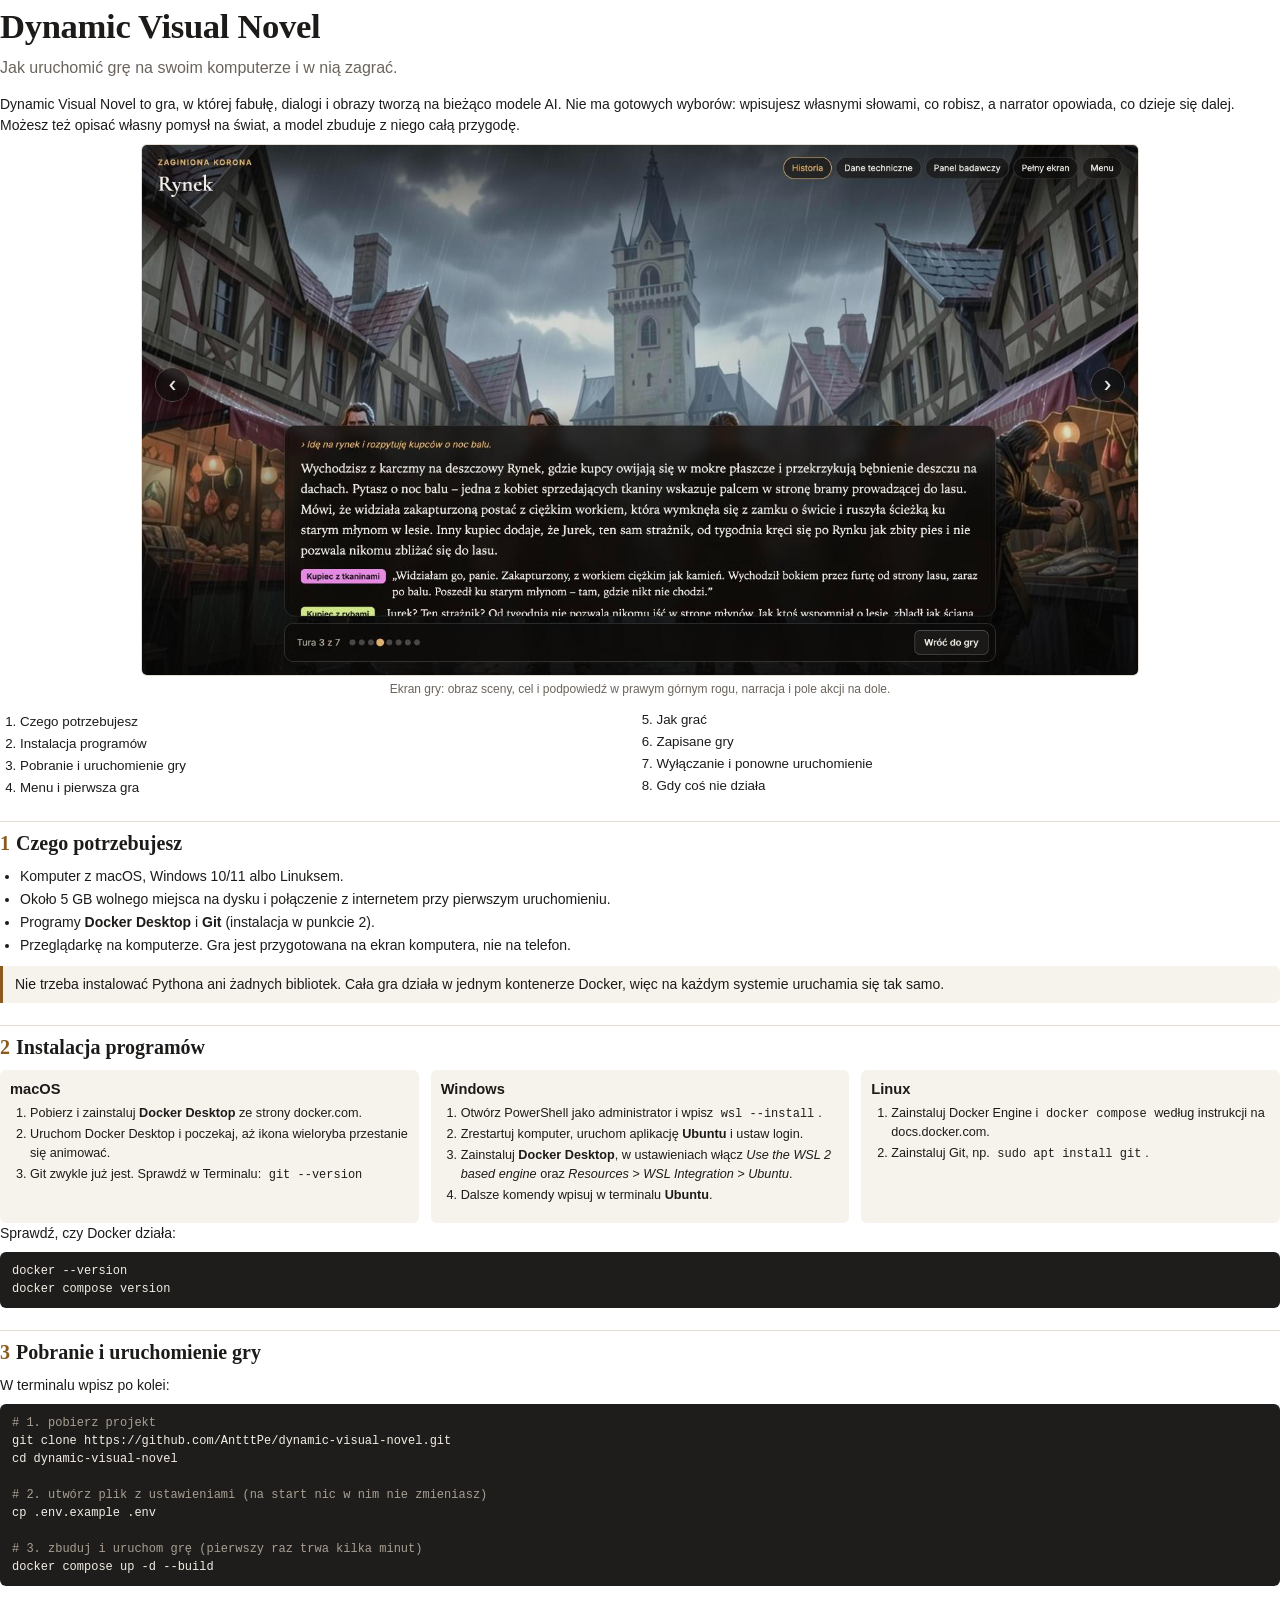
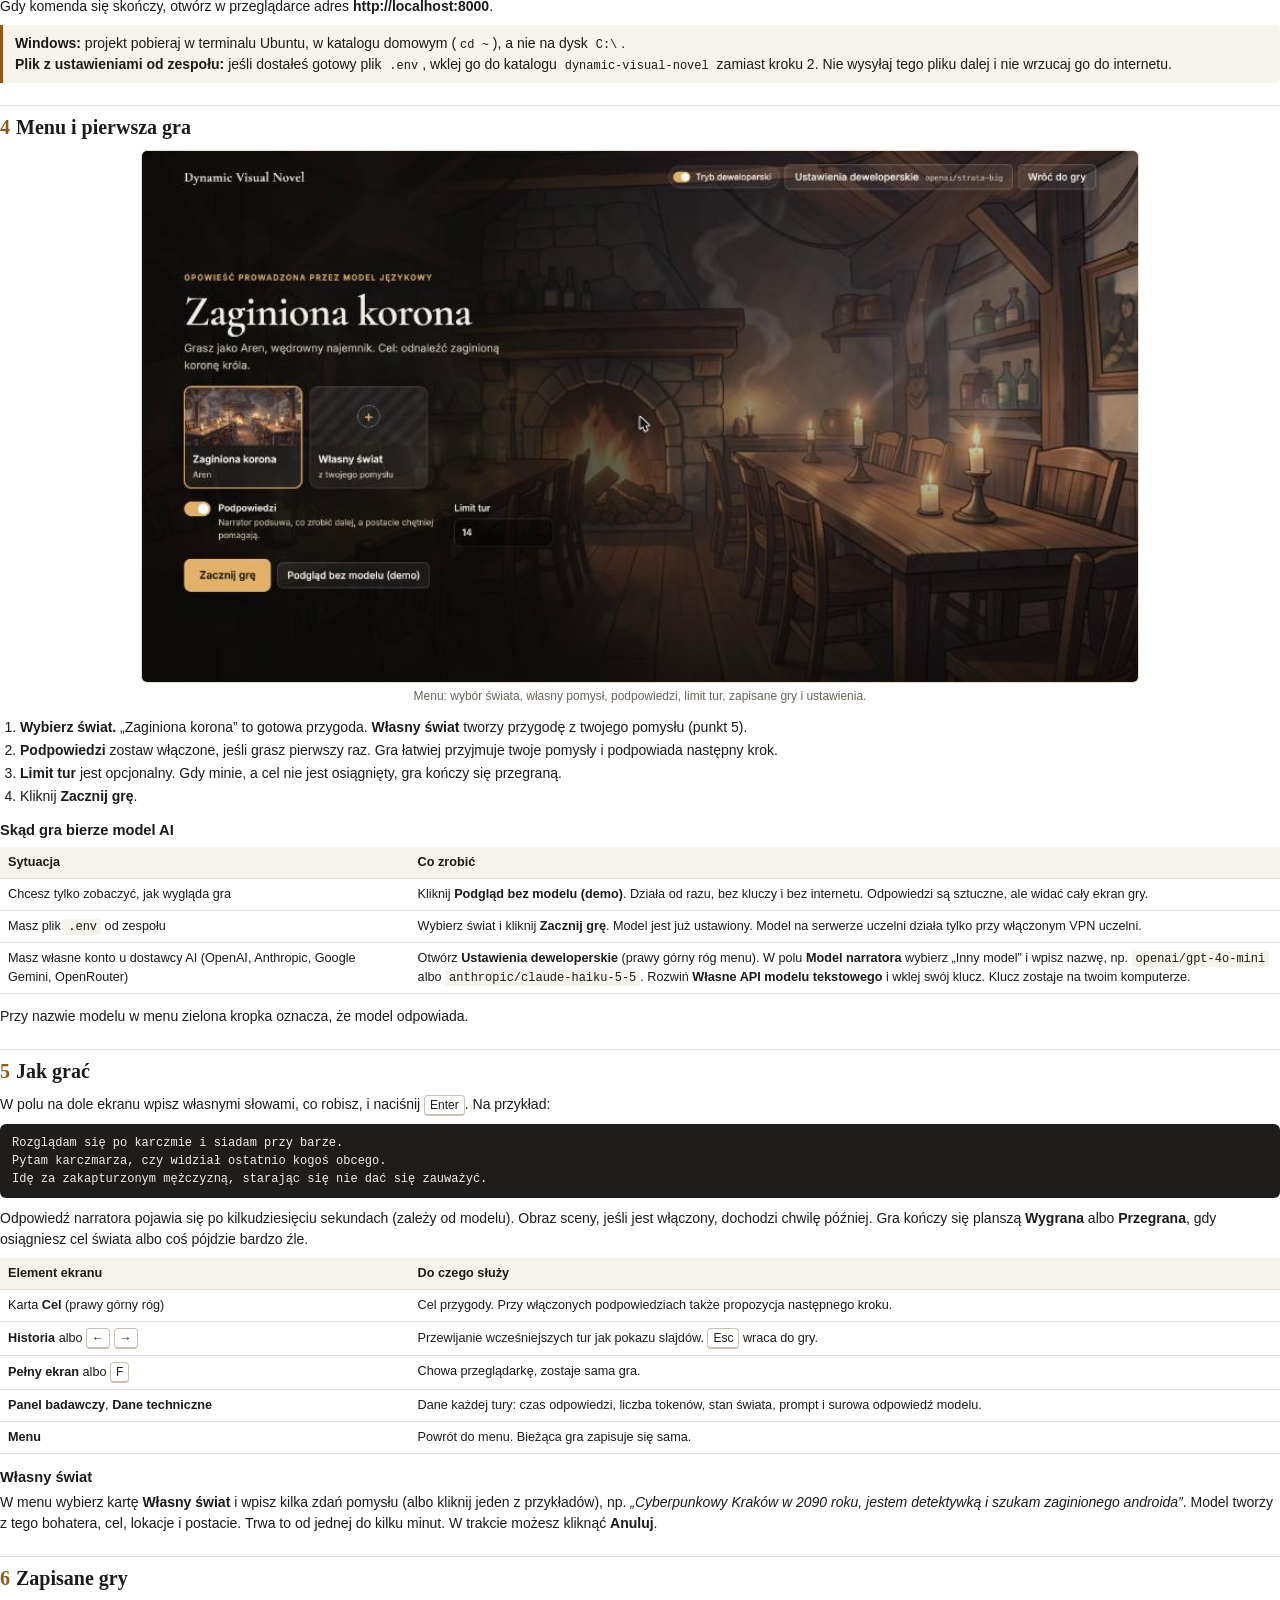
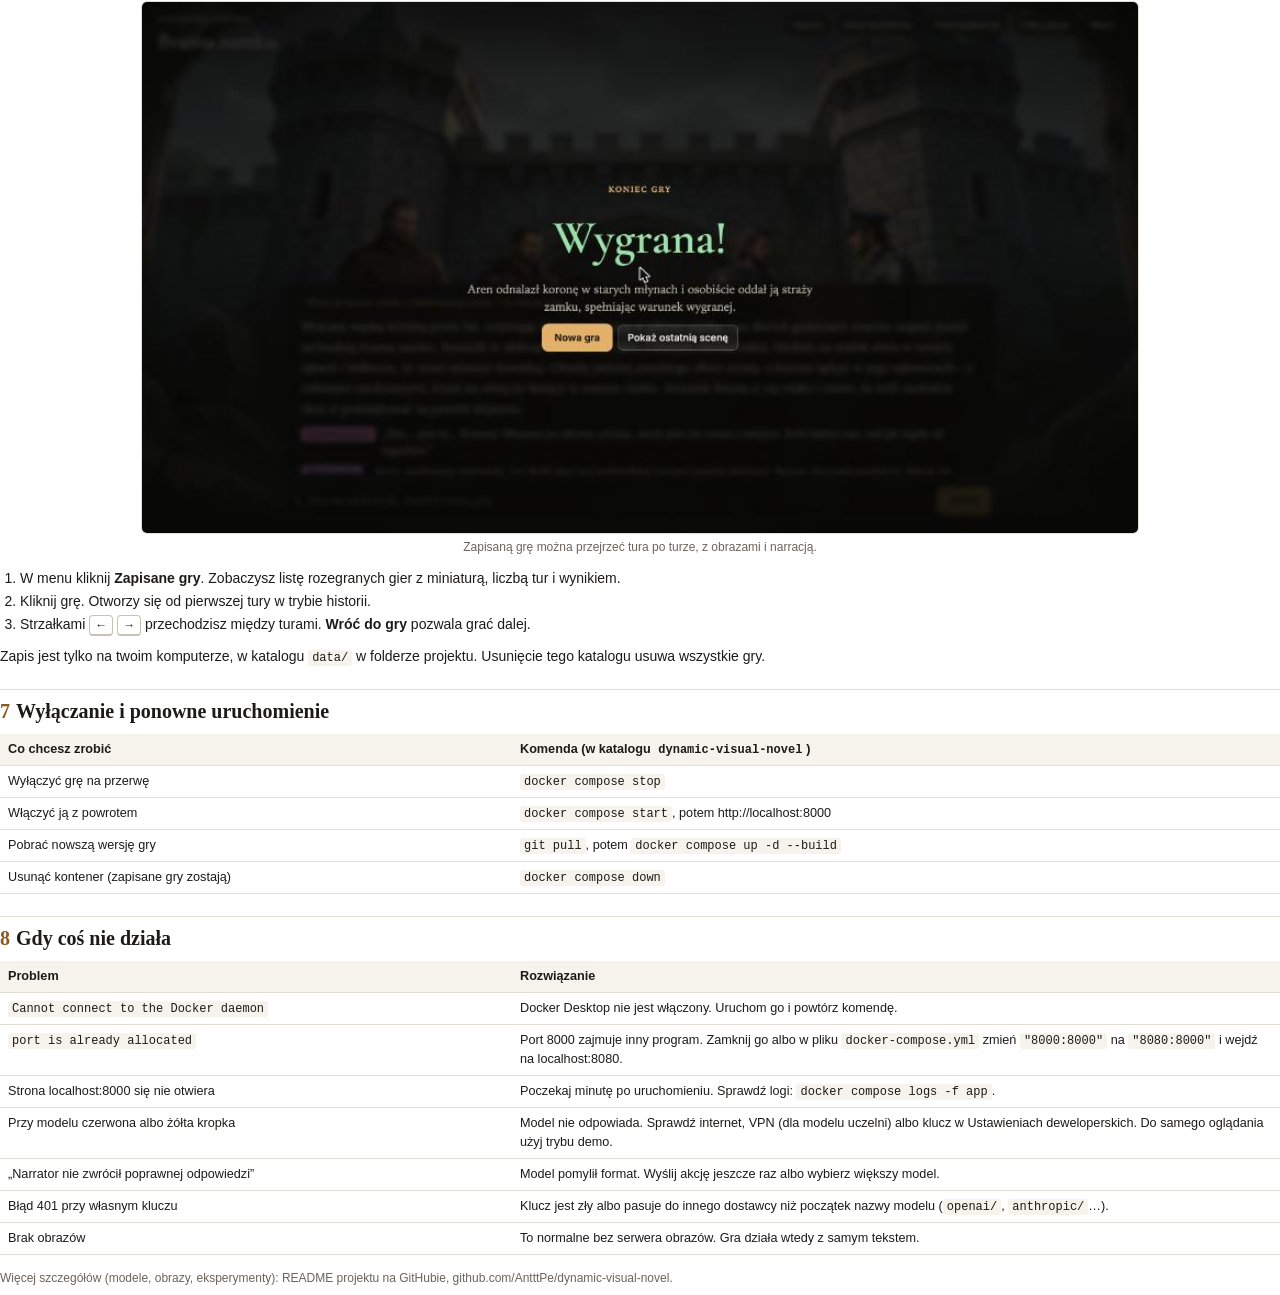
==== docs/poradnik.html @ 0d0296f5 "Setup guide PDF, shorter README with team docs moved to docs/, ideas for next sprints" ====
<!doctype html>
<html lang="pl">
<head>
<meta charset="utf-8">
<title>Dynamic Visual Novel: jak uruchomić grę</title>
<!-- Źródło poradnika. PDF: docs/poradnik.pdf (wydruk tej strony z Chrome, instrukcja w docs/README.md). -->
<style>
  @page { size: A4; margin: 16mm 16mm 18mm; }
  :root { --ink: #1d1b19; --muted: #6b645c; --line: #e3ddd4; --accent: #8a5a1f; --soft: #f6f2ec; }
  * { box-sizing: border-box; }
  body { font-family: "Helvetica Neue", Arial, sans-serif; color: var(--ink); font-size: 10.5pt; line-height: 1.5; margin: 0; background: #fff; }
  h1 { font-family: Georgia, serif; font-size: 26pt; margin: 0 0 4px; letter-spacing: -0.01em; }
  h2 { font-family: Georgia, serif; font-size: 15pt; margin: 22px 0 8px; padding-top: 6px; border-top: 1px solid var(--line); break-after: avoid; }
  h2 .n { color: var(--accent); margin-right: 6px; }
  h3 { font-size: 11pt; margin: 12px 0 4px; break-after: avoid; }
  p { margin: 0 0 8px; }
  .lead { font-size: 12pt; color: var(--muted); margin-bottom: 14px; }
  code, pre { font-family: Menlo, Consolas, monospace; font-size: 9pt; }
  code { background: var(--soft); padding: 1px 4px; border-radius: 3px; }
  pre { background: #1f1d1b; color: #f3eee6; padding: 10px 12px; border-radius: 6px; margin: 6px 0 10px; white-space: pre-wrap; break-inside: avoid; }
  pre .c { color: #a89f93; }
  ol, ul { margin: 4px 0 10px; padding-left: 20px; }
  li { margin: 2px 0; }
  table { width: 100%; border-collapse: collapse; margin: 6px 0 12px; font-size: 9.5pt; break-inside: avoid; }
  th, td { text-align: left; padding: 6px 8px; border-bottom: 1px solid var(--line); vertical-align: top; }
  th { background: var(--soft); font-weight: 600; }
  figure { margin: 8px 0 12px; break-inside: avoid; }
  figure img { width: 78%; margin: 0 auto; border-radius: 6px; border: 1px solid var(--line); display: block; }
  figcaption { text-align: center; font-size: 9pt; color: var(--muted); margin-top: 4px; }
  .box { background: var(--soft); border-left: 3px solid var(--accent); padding: 8px 12px; border-radius: 0 6px 6px 0; margin: 8px 0 12px; break-inside: avoid; }
  .cols { break-inside: avoid; display: grid; grid-template-columns: 1fr 1fr 1fr; gap: 12px; }
  .cols > div { background: var(--soft); border-radius: 6px; padding: 8px 10px; font-size: 9.5pt; }
  .cols h3 { margin-top: 0; }
  .kbd { display: inline-block; border: 1px solid #c9c1b6; border-bottom-width: 2px; border-radius: 4px; padding: 0 5px; font-size: 9pt; background: #fff; }
  .page-break { break-before: page; }
  .toc { columns: 2; font-size: 10pt; margin: 6px 0 0; }
</style>
</head>
<body>

<h1>Dynamic Visual Novel</h1>
<p class="lead">Jak uruchomić grę na swoim komputerze i w nią zagrać.</p>

<p>Dynamic Visual Novel to gra, w której fabułę, dialogi i obrazy tworzą na bieżąco modele AI.
Nie ma gotowych wyborów: wpisujesz własnymi słowami, co robisz, a narrator opowiada, co dzieje się dalej.
Możesz też opisać własny pomysł na świat, a model zbuduje z niego całą przygodę.</p>

<figure>
  <img src="screenshots/02-gra-historia.jpg" alt="Ekran gry: scena, cel w prawym górnym rogu, narracja na dole">
  <figcaption>Ekran gry: obraz sceny, cel i podpowiedź w prawym górnym rogu, narracja i pole akcji na dole.</figcaption>
</figure>

<ol class="toc">
  <li>Czego potrzebujesz</li>
  <li>Instalacja programów</li>
  <li>Pobranie i uruchomienie gry</li>
  <li>Menu i pierwsza gra</li>
  <li>Jak grać</li>
  <li>Zapisane gry</li>
  <li>Wyłączanie i ponowne uruchomienie</li>
  <li>Gdy coś nie działa</li>
</ol>

<h2><span class="n">1</span>Czego potrzebujesz</h2>
<ul>
  <li>Komputer z macOS, Windows 10/11 albo Linuksem.</li>
  <li>Około 5 GB wolnego miejsca na dysku i połączenie z internetem przy pierwszym uruchomieniu.</li>
  <li>Programy <b>Docker Desktop</b> i <b>Git</b> (instalacja w punkcie 2).</li>
  <li>Przeglądarkę na komputerze. Gra jest przygotowana na ekran komputera, nie na telefon.</li>
</ul>
<div class="box">Nie trzeba instalować Pythona ani żadnych bibliotek. Cała gra działa w jednym kontenerze Docker,
więc na każdym systemie uruchamia się tak samo.</div>

<h2 style="break-before: page"><span class="n">2</span>Instalacja programów</h2>
<div class="cols">
  <div>
    <h3>macOS</h3>
    <ol>
      <li>Pobierz i zainstaluj <b>Docker Desktop</b> ze strony docker.com.</li>
      <li>Uruchom Docker Desktop i poczekaj, aż ikona wieloryba przestanie się animować.</li>
      <li>Git zwykle już jest. Sprawdź w Terminalu: <code>git --version</code></li>
    </ol>
  </div>
  <div>
    <h3>Windows</h3>
    <ol>
      <li>Otwórz PowerShell jako administrator i wpisz <code>wsl --install</code>.</li>
      <li>Zrestartuj komputer, uruchom aplikację <b>Ubuntu</b> i ustaw login.</li>
      <li>Zainstaluj <b>Docker Desktop</b>, w ustawieniach włącz <i>Use the WSL 2 based engine</i> oraz
        <i>Resources &gt; WSL Integration &gt; Ubuntu</i>.</li>
      <li>Dalsze komendy wpisuj w terminalu <b>Ubuntu</b>.</li>
    </ol>
  </div>
  <div>
    <h3>Linux</h3>
    <ol>
      <li>Zainstaluj Docker Engine i <code>docker compose</code> według instrukcji na docs.docker.com.</li>
      <li>Zainstaluj Git, np. <code>sudo apt install git</code>.</li>
    </ol>
  </div>
</div>
<p>Sprawdź, czy Docker działa:</p>
<pre>docker --version
docker compose version</pre>

<h2><span class="n">3</span>Pobranie i uruchomienie gry</h2>
<p>W terminalu wpisz po kolei:</p>
<pre><span class="c"># 1. pobierz projekt</span>
git clone https://github.com/AntttPe/dynamic-visual-novel.git
cd dynamic-visual-novel

<span class="c"># 2. utwórz plik z ustawieniami (na start nic w nim nie zmieniasz)</span>
cp .env.example .env

<span class="c"># 3. zbuduj i uruchom grę (pierwszy raz trwa kilka minut)</span>
docker compose up -d --build</pre>
<p>Gdy komenda się skończy, otwórz w przeglądarce adres <b>http://localhost:8000</b>.</p>
<div class="box"><b>Windows:</b> projekt pobieraj w terminalu Ubuntu, w katalogu domowym (<code>cd ~</code>), a nie na dysk <code>C:\</code>.<br>
<b>Plik z ustawieniami od zespołu:</b> jeśli dostałeś gotowy plik <code>.env</code>, wklej go do katalogu
<code>dynamic-visual-novel</code> zamiast kroku 2. Nie wysyłaj tego pliku dalej i nie wrzucaj go do internetu.</div>

<h2><span class="n">4</span>Menu i pierwsza gra</h2>
<figure>
  <img src="screenshots/01-menu.jpg" alt="Menu gry z kartami światów">
  <figcaption>Menu: wybór świata, własny pomysł, podpowiedzi, limit tur, zapisane gry i ustawienia.</figcaption>
</figure>
<ol>
  <li><b>Wybierz świat.</b> „Zaginiona korona” to gotowa przygoda. <b>Własny świat</b> tworzy przygodę z twojego pomysłu (punkt 5).</li>
  <li><b>Podpowiedzi</b> zostaw włączone, jeśli grasz pierwszy raz. Gra łatwiej przyjmuje twoje pomysły i podpowiada następny krok.</li>
  <li><b>Limit tur</b> jest opcjonalny. Gdy minie, a cel nie jest osiągnięty, gra kończy się przegraną.</li>
  <li>Kliknij <b>Zacznij grę</b>.</li>
</ol>

<h3>Skąd gra bierze model AI</h3>
<table>
  <tr><th style="width:32%">Sytuacja</th><th>Co zrobić</th></tr>
  <tr><td>Chcesz tylko zobaczyć, jak wygląda gra</td><td>Kliknij <b>Podgląd bez modelu (demo)</b>. Działa od razu, bez kluczy i bez internetu.
    Odpowiedzi są sztuczne, ale widać cały ekran gry.</td></tr>
  <tr><td>Masz plik <code>.env</code> od zespołu</td><td>Wybierz świat i kliknij <b>Zacznij grę</b>. Model jest już ustawiony.
    Model na serwerze uczelni działa tylko przy włączonym VPN uczelni.</td></tr>
  <tr><td>Masz własne konto u dostawcy AI (OpenAI, Anthropic, Google Gemini, OpenRouter)</td><td>Otwórz <b>Ustawienia deweloperskie</b> (prawy górny róg menu).
    W polu <b>Model narratora</b> wybierz „Inny model” i wpisz nazwę, np. <code>openai/gpt-4o-mini</code>
    albo <code>anthropic/claude-haiku-5-5</code>. Rozwiń <b>Własne API modelu tekstowego</b> i wklej swój klucz.
    Klucz zostaje na twoim komputerze.</td></tr>
</table>
<p>Przy nazwie modelu w menu zielona kropka oznacza, że model odpowiada.</p>

<h2><span class="n">5</span>Jak grać</h2>
<p>W polu na dole ekranu wpisz własnymi słowami, co robisz, i naciśnij <span class="kbd">Enter</span>. Na przykład:</p>
<pre>Rozglądam się po karczmie i siadam przy barze.
Pytam karczmarza, czy widział ostatnio kogoś obcego.
Idę za zakapturzonym mężczyzną, starając się nie dać się zauważyć.</pre>
<p>Odpowiedź narratora pojawia się po kilkudziesięciu sekundach (zależy od modelu). Obraz sceny, jeśli jest włączony, dochodzi chwilę później.
Gra kończy się planszą <b>Wygrana</b> albo <b>Przegrana</b>, gdy osiągniesz cel świata albo coś pójdzie bardzo źle.</p>

<table>
  <tr><th style="width:32%">Element ekranu</th><th>Do czego służy</th></tr>
  <tr><td>Karta <b>Cel</b> (prawy górny róg)</td><td>Cel przygody. Przy włączonych podpowiedziach także propozycja następnego kroku.</td></tr>
  <tr><td><b>Historia</b> albo <span class="kbd">←</span> <span class="kbd">→</span></td><td>Przewijanie wcześniejszych tur jak pokazu slajdów. <span class="kbd">Esc</span> wraca do gry.</td></tr>
  <tr><td><b>Pełny ekran</b> albo <span class="kbd">F</span></td><td>Chowa przeglądarkę, zostaje sama gra.</td></tr>
  <tr><td><b>Panel badawczy</b>, <b>Dane techniczne</b></td><td>Dane każdej tury: czas odpowiedzi, liczba tokenów, stan świata, prompt i surowa odpowiedź modelu.</td></tr>
  <tr><td><b>Menu</b></td><td>Powrót do menu. Bieżąca gra zapisuje się sama.</td></tr>
</table>

<h3>Własny świat</h3>
<p>W menu wybierz kartę <b>Własny świat</b> i wpisz kilka zdań pomysłu (albo kliknij jeden z przykładów), np.
<i>„Cyberpunkowy Kraków w 2090 roku, jestem detektywką i szukam zaginionego androida”</i>.
Model tworzy z tego bohatera, cel, lokacje i postacie. Trwa to od jednej do kilku minut. W trakcie możesz kliknąć <b>Anuluj</b>.</p>

<h2><span class="n">6</span>Zapisane gry</h2>
<figure>
  <img src="screenshots/04-wygrana.jpg" alt="Plansza wygranej w zapisanej grze">
  <figcaption>Zapisaną grę można przejrzeć tura po turze, z obrazami i narracją.</figcaption>
</figure>
<ol>
  <li>W menu kliknij <b>Zapisane gry</b>. Zobaczysz listę rozegranych gier z miniaturą, liczbą tur i wynikiem.</li>
  <li>Kliknij grę. Otworzy się od pierwszej tury w trybie historii.</li>
  <li>Strzałkami <span class="kbd">←</span> <span class="kbd">→</span> przechodzisz między turami. <b>Wróć do gry</b> pozwala grać dalej.</li>
</ol>
<p>Zapis jest tylko na twoim komputerze, w katalogu <code>data/</code> w folderze projektu. Usunięcie tego katalogu usuwa wszystkie gry.</p>

<h2><span class="n">7</span>Wyłączanie i ponowne uruchomienie</h2>
<table>
  <tr><th style="width:40%">Co chcesz zrobić</th><th>Komenda (w katalogu <code>dynamic-visual-novel</code>)</th></tr>
  <tr><td>Wyłączyć grę na przerwę</td><td><code>docker compose stop</code></td></tr>
  <tr><td>Włączyć ją z powrotem</td><td><code>docker compose start</code>, potem http://localhost:8000</td></tr>
  <tr><td>Pobrać nowszą wersję gry</td><td><code>git pull</code>, potem <code>docker compose up -d --build</code></td></tr>
  <tr><td>Usunąć kontener (zapisane gry zostają)</td><td><code>docker compose down</code></td></tr>
</table>

<h2><span class="n">8</span>Gdy coś nie działa</h2>
<table>
  <tr><th style="width:40%">Problem</th><th>Rozwiązanie</th></tr>
  <tr><td><code>Cannot connect to the Docker daemon</code></td><td>Docker Desktop nie jest włączony. Uruchom go i powtórz komendę.</td></tr>
  <tr><td><code>port is already allocated</code></td><td>Port 8000 zajmuje inny program. Zamknij go albo w pliku <code>docker-compose.yml</code> zmień <code>"8000:8000"</code> na <code>"8080:8000"</code> i wejdź na localhost:8080.</td></tr>
  <tr><td>Strona localhost:8000 się nie otwiera</td><td>Poczekaj minutę po uruchomieniu. Sprawdź logi: <code>docker compose logs -f app</code>.</td></tr>
  <tr><td>Przy modelu czerwona albo żółta kropka</td><td>Model nie odpowiada. Sprawdź internet, VPN (dla modelu uczelni) albo klucz w Ustawieniach deweloperskich. Do samego oglądania użyj trybu demo.</td></tr>
  <tr><td>„Narrator nie zwrócił poprawnej odpowiedzi”</td><td>Model pomylił format. Wyślij akcję jeszcze raz albo wybierz większy model.</td></tr>
  <tr><td>Błąd 401 przy własnym kluczu</td><td>Klucz jest zły albo pasuje do innego dostawcy niż początek nazwy modelu (<code>openai/</code>, <code>anthropic/</code>…).</td></tr>
  <tr><td>Brak obrazów</td><td>To normalne bez serwera obrazów. Gra działa wtedy z samym tekstem.</td></tr>
</table>
<p style="color:var(--muted);font-size:9pt;margin-top:14px">Więcej szczegółów (modele, obrazy, eksperymenty): README projektu na GitHubie, github.com/AntttPe/dynamic-visual-novel.</p>

</body>
</html>
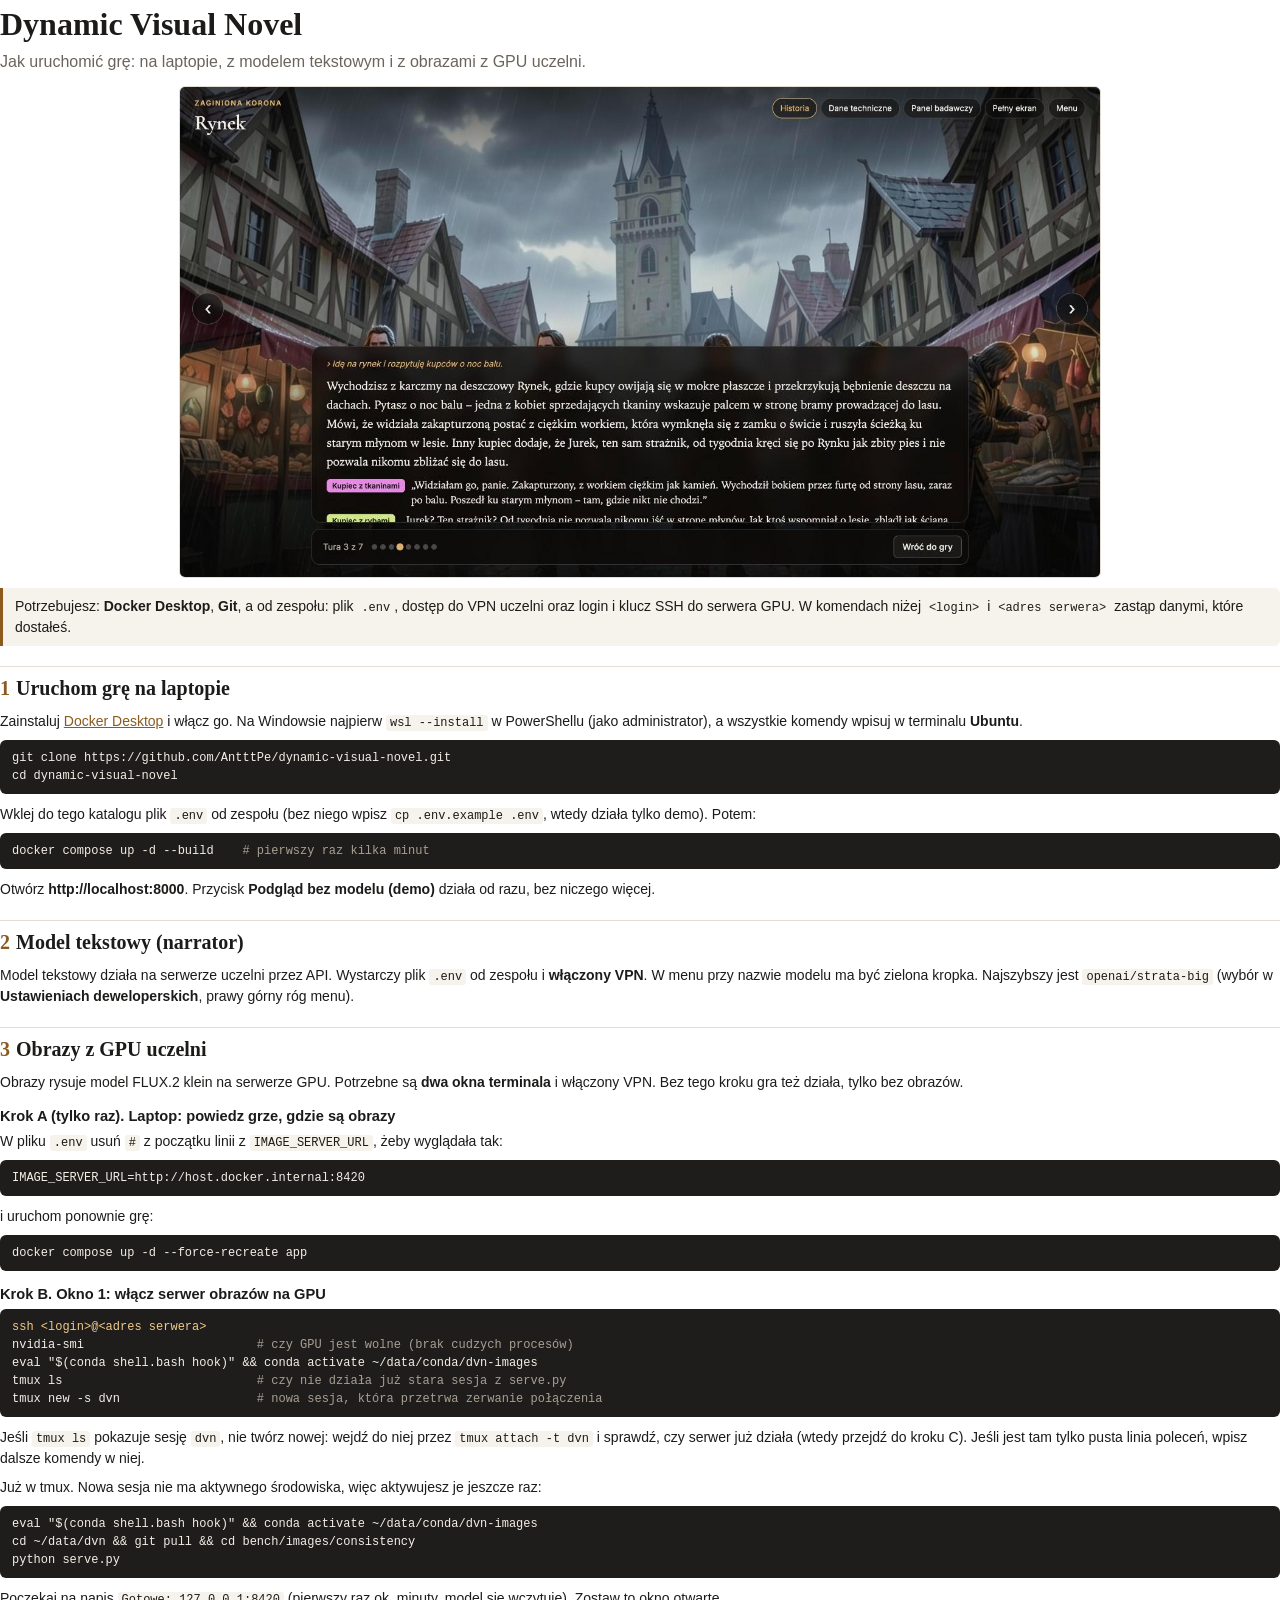
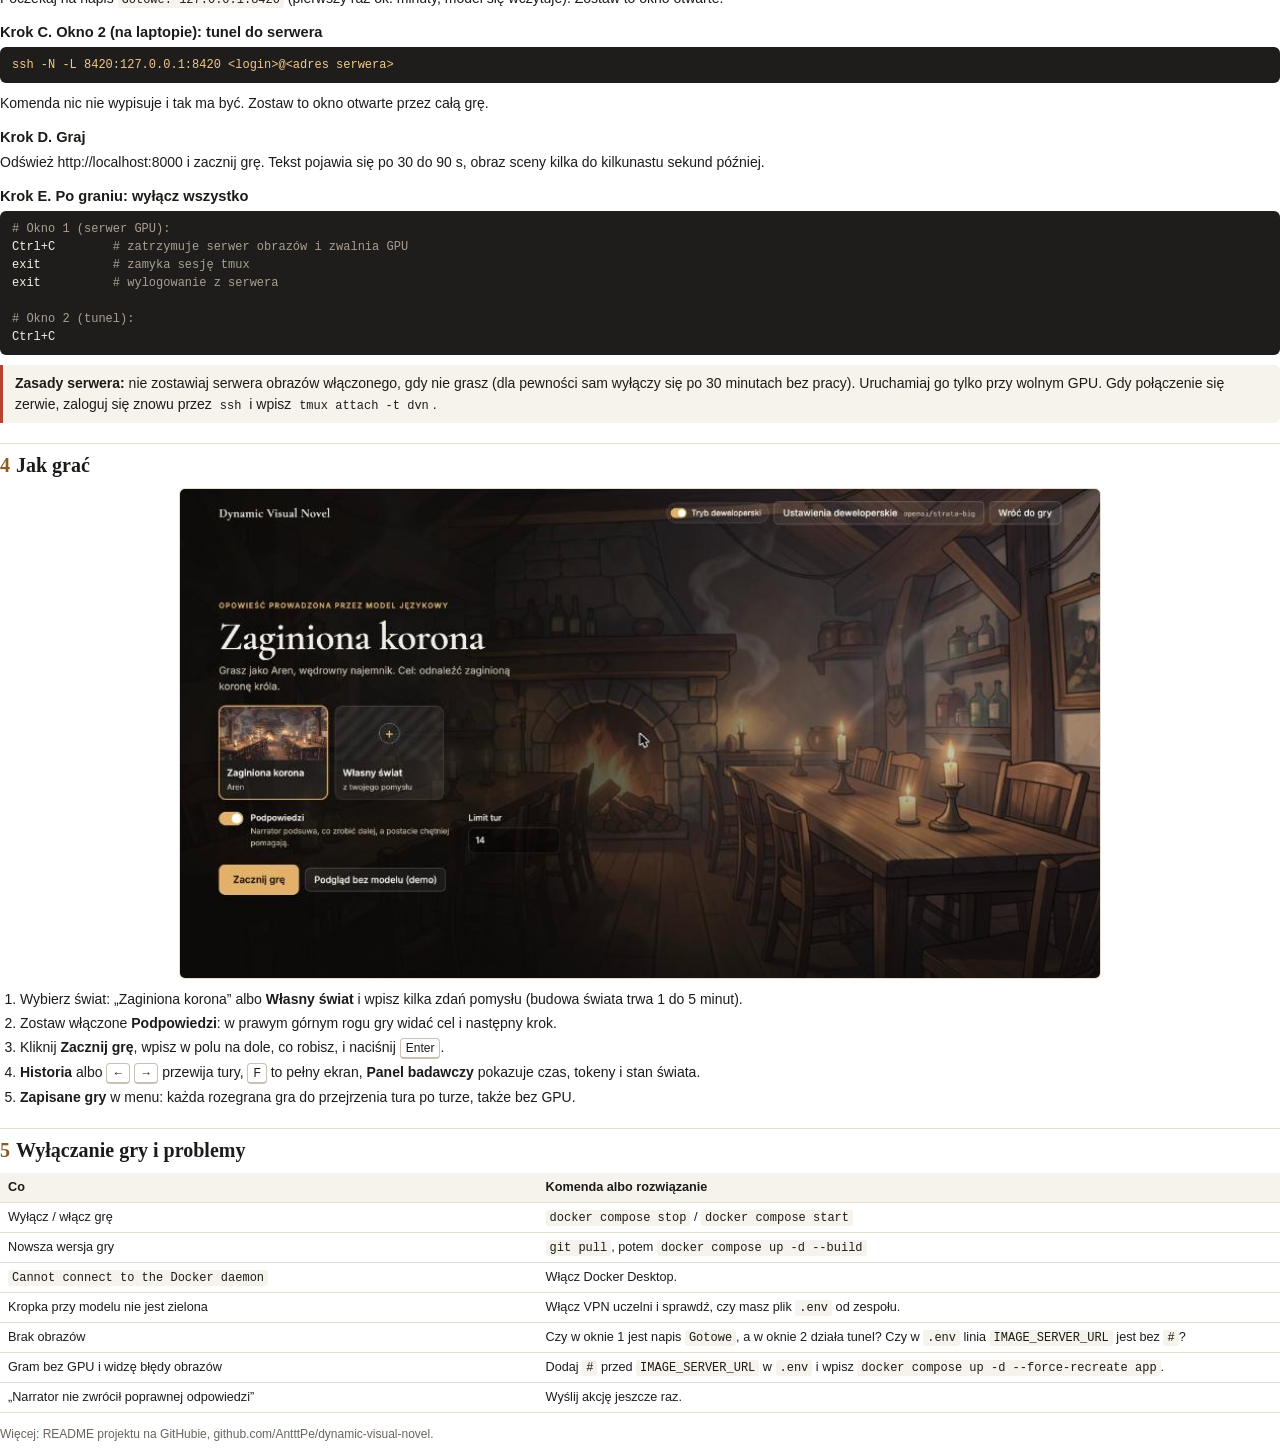
==== commit a0a368b5: "Simpler setup guide with GPU image server steps (tmux ls check)" ====
--- a/docs/poradnik.html
+++ b/docs/poradnik.html
@@ -3,203 +3,137 @@
 <head>
 <meta charset="utf-8">
 <title>Dynamic Visual Novel: jak uruchomić grę</title>
-<!-- Źródło poradnika. PDF: docs/poradnik.pdf (wydruk tej strony z Chrome, instrukcja w docs/README.md). -->
+<!-- Źródło poradnika. PDF: docs/poradnik.pdf (komenda w docs/screenshots/README.md). -->
 <style>
   @page { size: A4; margin: 16mm 16mm 18mm; }
   :root { --ink: #1d1b19; --muted: #6b645c; --line: #e3ddd4; --accent: #8a5a1f; --soft: #f6f2ec; }
   * { box-sizing: border-box; }
   body { font-family: "Helvetica Neue", Arial, sans-serif; color: var(--ink); font-size: 10.5pt; line-height: 1.5; margin: 0; background: #fff; }
-  h1 { font-family: Georgia, serif; font-size: 26pt; margin: 0 0 4px; letter-spacing: -0.01em; }
-  h2 { font-family: Georgia, serif; font-size: 15pt; margin: 22px 0 8px; padding-top: 6px; border-top: 1px solid var(--line); break-after: avoid; }
+  h1 { font-family: Georgia, serif; font-size: 24pt; margin: 0 0 2px; }
+  h2 { font-family: Georgia, serif; font-size: 15pt; margin: 20px 0 8px; padding-top: 6px; border-top: 1px solid var(--line); break-after: avoid; }
   h2 .n { color: var(--accent); margin-right: 6px; }
   h3 { font-size: 11pt; margin: 12px 0 4px; break-after: avoid; }
   p { margin: 0 0 8px; }
-  .lead { font-size: 12pt; color: var(--muted); margin-bottom: 14px; }
+  .lead { font-size: 12pt; color: var(--muted); margin-bottom: 12px; }
   code, pre { font-family: Menlo, Consolas, monospace; font-size: 9pt; }
   code { background: var(--soft); padding: 1px 4px; border-radius: 3px; }
-  pre { background: #1f1d1b; color: #f3eee6; padding: 10px 12px; border-radius: 6px; margin: 6px 0 10px; white-space: pre-wrap; break-inside: avoid; }
+  pre { background: #1f1d1b; color: #f3eee6; padding: 9px 12px; border-radius: 6px; margin: 4px 0 10px; white-space: pre-wrap; break-inside: avoid; }
   pre .c { color: #a89f93; }
+  pre .t { color: #f0c98a; }
   ol, ul { margin: 4px 0 10px; padding-left: 20px; }
-  li { margin: 2px 0; }
+  li { margin: 3px 0; }
   table { width: 100%; border-collapse: collapse; margin: 6px 0 12px; font-size: 9.5pt; break-inside: avoid; }
-  th, td { text-align: left; padding: 6px 8px; border-bottom: 1px solid var(--line); vertical-align: top; }
+  th, td { text-align: left; padding: 5px 8px; border-bottom: 1px solid var(--line); vertical-align: top; }
   th { background: var(--soft); font-weight: 600; }
-  figure { margin: 8px 0 12px; break-inside: avoid; }
-  figure img { width: 78%; margin: 0 auto; border-radius: 6px; border: 1px solid var(--line); display: block; }
-  figcaption { text-align: center; font-size: 9pt; color: var(--muted); margin-top: 4px; }
+  figure { margin: 8px 0 10px; break-inside: avoid; }
+  figure img { width: 72%; margin: 0 auto; border-radius: 6px; border: 1px solid var(--line); display: block; }
   .box { background: var(--soft); border-left: 3px solid var(--accent); padding: 8px 12px; border-radius: 0 6px 6px 0; margin: 8px 0 12px; break-inside: avoid; }
-  .cols { break-inside: avoid; display: grid; grid-template-columns: 1fr 1fr 1fr; gap: 12px; }
-  .cols > div { background: var(--soft); border-radius: 6px; padding: 8px 10px; font-size: 9.5pt; }
-  .cols h3 { margin-top: 0; }
-  .kbd { display: inline-block; border: 1px solid #c9c1b6; border-bottom-width: 2px; border-radius: 4px; padding: 0 5px; font-size: 9pt; background: #fff; }
-  .page-break { break-before: page; }
-  .toc { columns: 2; font-size: 10pt; margin: 6px 0 0; }
+  .warn { border-left-color: #b4432f; }
+  .step { break-inside: avoid; }
+  .kbd { display: inline-block; border: 1px solid #c9c1b6; border-bottom-width: 2px; border-radius: 4px; padding: 0 5px; font-size: 9pt; background: #fff; color: var(--ink); }
+  a { color: var(--accent); }
 </style>
 </head>
 <body>
 
 <h1>Dynamic Visual Novel</h1>
-<p class="lead">Jak uruchomić grę na swoim komputerze i w nią zagrać.</p>
+<p class="lead">Jak uruchomić grę: na laptopie, z modelem tekstowym i z obrazami z GPU uczelni.</p>
 
-<p>Dynamic Visual Novel to gra, w której fabułę, dialogi i obrazy tworzą na bieżąco modele AI.
-Nie ma gotowych wyborów: wpisujesz własnymi słowami, co robisz, a narrator opowiada, co dzieje się dalej.
-Możesz też opisać własny pomysł na świat, a model zbuduje z niego całą przygodę.</p>
+<figure><img src="screenshots/02-gra-historia.jpg" alt="Ekran gry"></figure>
 
-<figure>
-  <img src="screenshots/02-gra-historia.jpg" alt="Ekran gry: scena, cel w prawym górnym rogu, narracja na dole">
-  <figcaption>Ekran gry: obraz sceny, cel i podpowiedź w prawym górnym rogu, narracja i pole akcji na dole.</figcaption>
-</figure>
+<div class="box">Potrzebujesz: <b>Docker Desktop</b>, <b>Git</b>, a od zespołu: plik <code>.env</code>,
+dostęp do VPN uczelni oraz login i klucz SSH do serwera GPU. W komendach niżej
+<code>&lt;login&gt;</code> i <code>&lt;adres serwera&gt;</code> zastąp danymi, które dostałeś.</div>
 
-<ol class="toc">
-  <li>Czego potrzebujesz</li>
-  <li>Instalacja programów</li>
-  <li>Pobranie i uruchomienie gry</li>
-  <li>Menu i pierwsza gra</li>
-  <li>Jak grać</li>
-  <li>Zapisane gry</li>
-  <li>Wyłączanie i ponowne uruchomienie</li>
-  <li>Gdy coś nie działa</li>
+<h2><span class="n">1</span>Uruchom grę na laptopie</h2>
+<p>Zainstaluj <a href="https://www.docker.com/products/docker-desktop/">Docker Desktop</a> i włącz go.
+Na Windowsie najpierw <code>wsl --install</code> w PowerShellu (jako administrator), a wszystkie komendy wpisuj w terminalu <b>Ubuntu</b>.</p>
+<pre>git clone https://github.com/AntttPe/dynamic-visual-novel.git
+cd dynamic-visual-novel</pre>
+<p>Wklej do tego katalogu plik <code>.env</code> od zespołu (bez niego wpisz <code>cp .env.example .env</code>, wtedy działa tylko demo). Potem:</p>
+<pre>docker compose up -d --build    <span class="c"># pierwszy raz kilka minut</span></pre>
+<p>Otwórz <b>http://localhost:8000</b>. Przycisk <b>Podgląd bez modelu (demo)</b> działa od razu, bez niczego więcej.</p>
+
+<h2><span class="n">2</span>Model tekstowy (narrator)</h2>
+<p>Model tekstowy działa na serwerze uczelni przez API. Wystarczy plik <code>.env</code> od zespołu i <b>włączony VPN</b>.
+W menu przy nazwie modelu ma być zielona kropka. Najszybszy jest <code>openai/strata-big</code>
+(wybór w <b>Ustawieniach deweloperskich</b>, prawy górny róg menu).</p>
+
+<h2><span class="n">3</span>Obrazy z GPU uczelni</h2>
+<p>Obrazy rysuje model FLUX.2 klein na serwerze GPU. Potrzebne są <b>dwa okna terminala</b> i włączony VPN.
+Bez tego kroku gra też działa, tylko bez obrazów.</p>
+
+<div class="step">
+<h3>Krok A (tylko raz). Laptop: powiedz grze, gdzie są obrazy</h3>
+<p>W pliku <code>.env</code> usuń <code>#</code> z początku linii z <code>IMAGE_SERVER_URL</code>, żeby wyglądała tak:</p>
+<pre>IMAGE_SERVER_URL=http://host.docker.internal:8420</pre>
+<p>i uruchom ponownie grę:</p>
+<pre>docker compose up -d --force-recreate app</pre>
+</div>
+
+<div class="step">
+<h3>Krok B. Okno 1: włącz serwer obrazów na GPU</h3>
+<pre><span class="t">ssh &lt;login&gt;@&lt;adres serwera&gt;</span>
+nvidia-smi                        <span class="c"># czy GPU jest wolne (brak cudzych procesów)</span>
+eval "$(conda shell.bash hook)" &amp;&amp; conda activate ~/data/conda/dvn-images
+tmux ls                           <span class="c"># czy nie działa już stara sesja z serve.py</span>
+tmux new -s dvn                   <span class="c"># nowa sesja, która przetrwa zerwanie połączenia</span></pre>
+<p>Jeśli <code>tmux ls</code> pokazuje sesję <code>dvn</code>, nie twórz nowej: wejdź do niej przez <code>tmux attach -t dvn</code>
+i sprawdź, czy serwer już działa (wtedy przejdź do kroku C). Jeśli jest tam tylko pusta linia poleceń, wpisz dalsze komendy w niej.</p>
+<p>Już w tmux. Nowa sesja nie ma aktywnego środowiska, więc aktywujesz je jeszcze raz:</p>
+<pre>eval "$(conda shell.bash hook)" &amp;&amp; conda activate ~/data/conda/dvn-images
+cd ~/data/dvn &amp;&amp; git pull &amp;&amp; cd bench/images/consistency
+python serve.py</pre>
+<p>Poczekaj na napis <code>Gotowe: 127.0.0.1:8420</code> (pierwszy raz ok. minuty, model się wczytuje). Zostaw to okno otwarte.</p>
+</div>
+
+<div class="step">
+<h3>Krok C. Okno 2 (na laptopie): tunel do serwera</h3>
+<pre><span class="t">ssh -N -L 8420:127.0.0.1:8420 &lt;login&gt;@&lt;adres serwera&gt;</span></pre>
+<p>Komenda nic nie wypisuje i tak ma być. Zostaw to okno otwarte przez całą grę.</p>
+</div>
+
+<div class="step">
+<h3>Krok D. Graj</h3>
+<p>Odśwież http://localhost:8000 i zacznij grę. Tekst pojawia się po 30 do 90 s, obraz sceny kilka do kilkunastu sekund później.</p>
+</div>
+
+<div class="step">
+<h3>Krok E. Po graniu: wyłącz wszystko</h3>
+<pre><span class="c"># Okno 1 (serwer GPU):</span>
+Ctrl+C        <span class="c"># zatrzymuje serwer obrazów i zwalnia GPU</span>
+exit          <span class="c"># zamyka sesję tmux</span>
+exit          <span class="c"># wylogowanie z serwera</span>
+
+<span class="c"># Okno 2 (tunel):</span>
+Ctrl+C</pre>
+<div class="box warn"><b>Zasady serwera:</b> nie zostawiaj serwera obrazów włączonego, gdy nie grasz (dla pewności sam wyłączy się po 30 minutach bez pracy).
+Uruchamiaj go tylko przy wolnym GPU. Gdy połączenie się zerwie, zaloguj się znowu przez <code>ssh</code> i wpisz <code>tmux attach -t dvn</code>.</div>
+</div>
+
+<h2><span class="n">4</span>Jak grać</h2>
+<figure><img src="screenshots/01-menu.jpg" alt="Menu gry"></figure>
+<ol>
+  <li>Wybierz świat: „Zaginiona korona” albo <b>Własny świat</b> i wpisz kilka zdań pomysłu (budowa świata trwa 1 do 5 minut).</li>
+  <li>Zostaw włączone <b>Podpowiedzi</b>: w prawym górnym rogu gry widać cel i następny krok.</li>
+  <li>Kliknij <b>Zacznij grę</b>, wpisz w polu na dole, co robisz, i naciśnij <span class="kbd">Enter</span>.</li>
+  <li><b>Historia</b> albo <span class="kbd">←</span> <span class="kbd">→</span> przewija tury, <span class="kbd">F</span> to pełny ekran,
+    <b>Panel badawczy</b> pokazuje czas, tokeny i stan świata.</li>
+  <li><b>Zapisane gry</b> w menu: każda rozegrana gra do przejrzenia tura po turze, także bez GPU.</li>
 </ol>
 
-<h2><span class="n">1</span>Czego potrzebujesz</h2>
-<ul>
-  <li>Komputer z macOS, Windows 10/11 albo Linuksem.</li>
-  <li>Około 5 GB wolnego miejsca na dysku i połączenie z internetem przy pierwszym uruchomieniu.</li>
-  <li>Programy <b>Docker Desktop</b> i <b>Git</b> (instalacja w punkcie 2).</li>
-  <li>Przeglądarkę na komputerze. Gra jest przygotowana na ekran komputera, nie na telefon.</li>
-</ul>
-<div class="box">Nie trzeba instalować Pythona ani żadnych bibliotek. Cała gra działa w jednym kontenerze Docker,
-więc na każdym systemie uruchamia się tak samo.</div>
-
-<h2 style="break-before: page"><span class="n">2</span>Instalacja programów</h2>
-<div class="cols">
-  <div>
-    <h3>macOS</h3>
-    <ol>
-      <li>Pobierz i zainstaluj <b>Docker Desktop</b> ze strony docker.com.</li>
-      <li>Uruchom Docker Desktop i poczekaj, aż ikona wieloryba przestanie się animować.</li>
-      <li>Git zwykle już jest. Sprawdź w Terminalu: <code>git --version</code></li>
-    </ol>
-  </div>
-  <div>
-    <h3>Windows</h3>
-    <ol>
-      <li>Otwórz PowerShell jako administrator i wpisz <code>wsl --install</code>.</li>
-      <li>Zrestartuj komputer, uruchom aplikację <b>Ubuntu</b> i ustaw login.</li>
-      <li>Zainstaluj <b>Docker Desktop</b>, w ustawieniach włącz <i>Use the WSL 2 based engine</i> oraz
-        <i>Resources &gt; WSL Integration &gt; Ubuntu</i>.</li>
-      <li>Dalsze komendy wpisuj w terminalu <b>Ubuntu</b>.</li>
-    </ol>
-  </div>
-  <div>
-    <h3>Linux</h3>
-    <ol>
-      <li>Zainstaluj Docker Engine i <code>docker compose</code> według instrukcji na docs.docker.com.</li>
-      <li>Zainstaluj Git, np. <code>sudo apt install git</code>.</li>
-    </ol>
-  </div>
-</div>
-<p>Sprawdź, czy Docker działa:</p>
-<pre>docker --version
-docker compose version</pre>
-
-<h2><span class="n">3</span>Pobranie i uruchomienie gry</h2>
-<p>W terminalu wpisz po kolei:</p>
-<pre><span class="c"># 1. pobierz projekt</span>
-git clone https://github.com/AntttPe/dynamic-visual-novel.git
-cd dynamic-visual-novel
-
-<span class="c"># 2. utwórz plik z ustawieniami (na start nic w nim nie zmieniasz)</span>
-cp .env.example .env
-
-<span class="c"># 3. zbuduj i uruchom grę (pierwszy raz trwa kilka minut)</span>
-docker compose up -d --build</pre>
-<p>Gdy komenda się skończy, otwórz w przeglądarce adres <b>http://localhost:8000</b>.</p>
-<div class="box"><b>Windows:</b> projekt pobieraj w terminalu Ubuntu, w katalogu domowym (<code>cd ~</code>), a nie na dysk <code>C:\</code>.<br>
-<b>Plik z ustawieniami od zespołu:</b> jeśli dostałeś gotowy plik <code>.env</code>, wklej go do katalogu
-<code>dynamic-visual-novel</code> zamiast kroku 2. Nie wysyłaj tego pliku dalej i nie wrzucaj go do internetu.</div>
-
-<h2><span class="n">4</span>Menu i pierwsza gra</h2>
-<figure>
-  <img src="screenshots/01-menu.jpg" alt="Menu gry z kartami światów">
-  <figcaption>Menu: wybór świata, własny pomysł, podpowiedzi, limit tur, zapisane gry i ustawienia.</figcaption>
-</figure>
-<ol>
-  <li><b>Wybierz świat.</b> „Zaginiona korona” to gotowa przygoda. <b>Własny świat</b> tworzy przygodę z twojego pomysłu (punkt 5).</li>
-  <li><b>Podpowiedzi</b> zostaw włączone, jeśli grasz pierwszy raz. Gra łatwiej przyjmuje twoje pomysły i podpowiada następny krok.</li>
-  <li><b>Limit tur</b> jest opcjonalny. Gdy minie, a cel nie jest osiągnięty, gra kończy się przegraną.</li>
-  <li>Kliknij <b>Zacznij grę</b>.</li>
-</ol>
-
-<h3>Skąd gra bierze model AI</h3>
+<h2><span class="n">5</span>Wyłączanie gry i problemy</h2>
 <table>
-  <tr><th style="width:32%">Sytuacja</th><th>Co zrobić</th></tr>
-  <tr><td>Chcesz tylko zobaczyć, jak wygląda gra</td><td>Kliknij <b>Podgląd bez modelu (demo)</b>. Działa od razu, bez kluczy i bez internetu.
-    Odpowiedzi są sztuczne, ale widać cały ekran gry.</td></tr>
-  <tr><td>Masz plik <code>.env</code> od zespołu</td><td>Wybierz świat i kliknij <b>Zacznij grę</b>. Model jest już ustawiony.
-    Model na serwerze uczelni działa tylko przy włączonym VPN uczelni.</td></tr>
-  <tr><td>Masz własne konto u dostawcy AI (OpenAI, Anthropic, Google Gemini, OpenRouter)</td><td>Otwórz <b>Ustawienia deweloperskie</b> (prawy górny róg menu).
-    W polu <b>Model narratora</b> wybierz „Inny model” i wpisz nazwę, np. <code>openai/gpt-4o-mini</code>
-    albo <code>anthropic/claude-haiku-5-5</code>. Rozwiń <b>Własne API modelu tekstowego</b> i wklej swój klucz.
-    Klucz zostaje na twoim komputerze.</td></tr>
+  <tr><th style="width:42%">Co</th><th>Komenda albo rozwiązanie</th></tr>
+  <tr><td>Wyłącz / włącz grę</td><td><code>docker compose stop</code> / <code>docker compose start</code></td></tr>
+  <tr><td>Nowsza wersja gry</td><td><code>git pull</code>, potem <code>docker compose up -d --build</code></td></tr>
+  <tr><td><code>Cannot connect to the Docker daemon</code></td><td>Włącz Docker Desktop.</td></tr>
+  <tr><td>Kropka przy modelu nie jest zielona</td><td>Włącz VPN uczelni i sprawdź, czy masz plik <code>.env</code> od zespołu.</td></tr>
+  <tr><td>Brak obrazów</td><td>Czy w oknie 1 jest napis <code>Gotowe</code>, a w oknie 2 działa tunel? Czy w <code>.env</code> linia <code>IMAGE_SERVER_URL</code> jest bez <code>#</code>?</td></tr>
+  <tr><td>Gram bez GPU i widzę błędy obrazów</td><td>Dodaj <code>#</code> przed <code>IMAGE_SERVER_URL</code> w <code>.env</code> i wpisz <code>docker compose up -d --force-recreate app</code>.</td></tr>
+  <tr><td>„Narrator nie zwrócił poprawnej odpowiedzi”</td><td>Wyślij akcję jeszcze raz.</td></tr>
 </table>
-<p>Przy nazwie modelu w menu zielona kropka oznacza, że model odpowiada.</p>
-
-<h2><span class="n">5</span>Jak grać</h2>
-<p>W polu na dole ekranu wpisz własnymi słowami, co robisz, i naciśnij <span class="kbd">Enter</span>. Na przykład:</p>
-<pre>Rozglądam się po karczmie i siadam przy barze.
-Pytam karczmarza, czy widział ostatnio kogoś obcego.
-Idę za zakapturzonym mężczyzną, starając się nie dać się zauważyć.</pre>
-<p>Odpowiedź narratora pojawia się po kilkudziesięciu sekundach (zależy od modelu). Obraz sceny, jeśli jest włączony, dochodzi chwilę później.
-Gra kończy się planszą <b>Wygrana</b> albo <b>Przegrana</b>, gdy osiągniesz cel świata albo coś pójdzie bardzo źle.</p>
-
-<table>
-  <tr><th style="width:32%">Element ekranu</th><th>Do czego służy</th></tr>
-  <tr><td>Karta <b>Cel</b> (prawy górny róg)</td><td>Cel przygody. Przy włączonych podpowiedziach także propozycja następnego kroku.</td></tr>
-  <tr><td><b>Historia</b> albo <span class="kbd">←</span> <span class="kbd">→</span></td><td>Przewijanie wcześniejszych tur jak pokazu slajdów. <span class="kbd">Esc</span> wraca do gry.</td></tr>
-  <tr><td><b>Pełny ekran</b> albo <span class="kbd">F</span></td><td>Chowa przeglądarkę, zostaje sama gra.</td></tr>
-  <tr><td><b>Panel badawczy</b>, <b>Dane techniczne</b></td><td>Dane każdej tury: czas odpowiedzi, liczba tokenów, stan świata, prompt i surowa odpowiedź modelu.</td></tr>
-  <tr><td><b>Menu</b></td><td>Powrót do menu. Bieżąca gra zapisuje się sama.</td></tr>
-</table>
-
-<h3>Własny świat</h3>
-<p>W menu wybierz kartę <b>Własny świat</b> i wpisz kilka zdań pomysłu (albo kliknij jeden z przykładów), np.
-<i>„Cyberpunkowy Kraków w 2090 roku, jestem detektywką i szukam zaginionego androida”</i>.
-Model tworzy z tego bohatera, cel, lokacje i postacie. Trwa to od jednej do kilku minut. W trakcie możesz kliknąć <b>Anuluj</b>.</p>
-
-<h2><span class="n">6</span>Zapisane gry</h2>
-<figure>
-  <img src="screenshots/04-wygrana.jpg" alt="Plansza wygranej w zapisanej grze">
-  <figcaption>Zapisaną grę można przejrzeć tura po turze, z obrazami i narracją.</figcaption>
-</figure>
-<ol>
-  <li>W menu kliknij <b>Zapisane gry</b>. Zobaczysz listę rozegranych gier z miniaturą, liczbą tur i wynikiem.</li>
-  <li>Kliknij grę. Otworzy się od pierwszej tury w trybie historii.</li>
-  <li>Strzałkami <span class="kbd">←</span> <span class="kbd">→</span> przechodzisz między turami. <b>Wróć do gry</b> pozwala grać dalej.</li>
-</ol>
-<p>Zapis jest tylko na twoim komputerze, w katalogu <code>data/</code> w folderze projektu. Usunięcie tego katalogu usuwa wszystkie gry.</p>
-
-<h2><span class="n">7</span>Wyłączanie i ponowne uruchomienie</h2>
-<table>
-  <tr><th style="width:40%">Co chcesz zrobić</th><th>Komenda (w katalogu <code>dynamic-visual-novel</code>)</th></tr>
-  <tr><td>Wyłączyć grę na przerwę</td><td><code>docker compose stop</code></td></tr>
-  <tr><td>Włączyć ją z powrotem</td><td><code>docker compose start</code>, potem http://localhost:8000</td></tr>
-  <tr><td>Pobrać nowszą wersję gry</td><td><code>git pull</code>, potem <code>docker compose up -d --build</code></td></tr>
-  <tr><td>Usunąć kontener (zapisane gry zostają)</td><td><code>docker compose down</code></td></tr>
-</table>
-
-<h2><span class="n">8</span>Gdy coś nie działa</h2>
-<table>
-  <tr><th style="width:40%">Problem</th><th>Rozwiązanie</th></tr>
-  <tr><td><code>Cannot connect to the Docker daemon</code></td><td>Docker Desktop nie jest włączony. Uruchom go i powtórz komendę.</td></tr>
-  <tr><td><code>port is already allocated</code></td><td>Port 8000 zajmuje inny program. Zamknij go albo w pliku <code>docker-compose.yml</code> zmień <code>"8000:8000"</code> na <code>"8080:8000"</code> i wejdź na localhost:8080.</td></tr>
-  <tr><td>Strona localhost:8000 się nie otwiera</td><td>Poczekaj minutę po uruchomieniu. Sprawdź logi: <code>docker compose logs -f app</code>.</td></tr>
-  <tr><td>Przy modelu czerwona albo żółta kropka</td><td>Model nie odpowiada. Sprawdź internet, VPN (dla modelu uczelni) albo klucz w Ustawieniach deweloperskich. Do samego oglądania użyj trybu demo.</td></tr>
-  <tr><td>„Narrator nie zwrócił poprawnej odpowiedzi”</td><td>Model pomylił format. Wyślij akcję jeszcze raz albo wybierz większy model.</td></tr>
-  <tr><td>Błąd 401 przy własnym kluczu</td><td>Klucz jest zły albo pasuje do innego dostawcy niż początek nazwy modelu (<code>openai/</code>, <code>anthropic/</code>…).</td></tr>
-  <tr><td>Brak obrazów</td><td>To normalne bez serwera obrazów. Gra działa wtedy z samym tekstem.</td></tr>
-</table>
-<p style="color:var(--muted);font-size:9pt;margin-top:14px">Więcej szczegółów (modele, obrazy, eksperymenty): README projektu na GitHubie, github.com/AntttPe/dynamic-visual-novel.</p>
+<p style="color:var(--muted);font-size:9pt">Więcej: README projektu na GitHubie, github.com/AntttPe/dynamic-visual-novel.</p>
 
 </body>
 </html>
